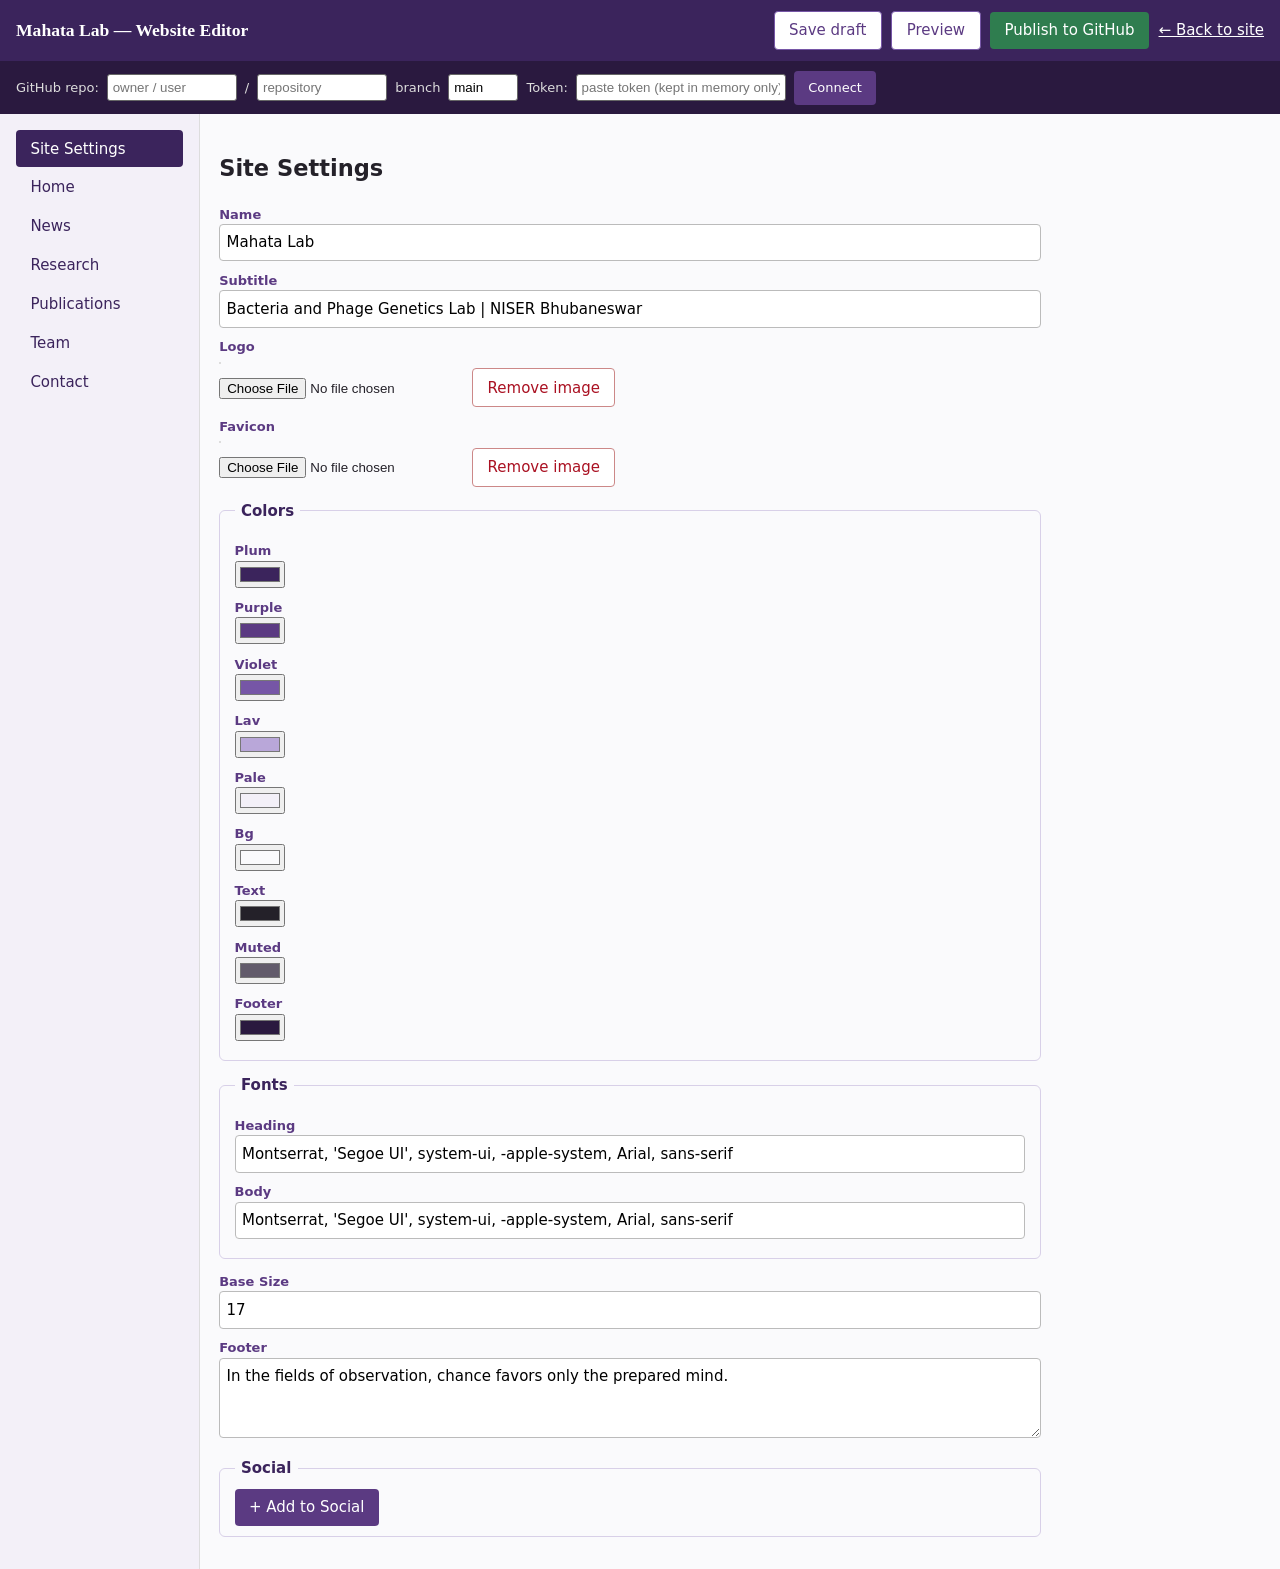
==== admin/index.html @ 61eeb013 "Add files via upload" ====
<!DOCTYPE html>
<html lang="en"><head><meta charset="utf-8"><meta name="viewport" content="width=device-width, initial-scale=1">
<title>Mahata Lab — Website Editor</title><meta name="robots" content="noindex">
<style>
:root{--plum:#3B245C;--purple:#5B3A82;--violet:#7656A6;--pale:#F3F0F8;--text:#242129}
*{box-sizing:border-box}body{margin:0;font:15px/1.5 system-ui,sans-serif;color:var(--text);background:#FAFAFC}
header{background:var(--plum);color:#fff;padding:.7rem 1rem;display:flex;flex-wrap:wrap;gap:.6rem;align-items:center}
header h1{font:600 1.1rem Georgia,serif;margin:0 auto 0 0}
button{background:var(--purple);color:#fff;border:0;border-radius:4px;padding:.45rem .9rem;cursor:pointer;font:inherit}button:hover{background:var(--violet)}
button.g{background:#fff;color:var(--purple);border:1px solid var(--violet)}button.d{background:#fff;color:#a12;border:1px solid #c88}
#pub{background:#2f7d4f}#pub:hover{background:#256a41}
#conn{background:#2A193F;color:#ddd;padding:.6rem 1rem;display:flex;flex-wrap:wrap;gap:.5rem;align-items:center;font-size:13px}
#conn input{padding:.3rem;border:1px solid #666;border-radius:3px;width:130px}#conn input[type=password]{width:210px}
#st{padding:.4rem 1rem;background:#fff8dc;display:none}#st.on{display:block}
main{display:grid;grid-template-columns:200px 1fr;min-height:70vh}
aside{background:var(--pale);padding:1rem;border-right:1px solid #ddd}aside button{display:block;width:100%;text-align:left;background:none;color:var(--plum);margin-bottom:2px}
aside button.on{background:var(--plum);color:#fff}
#form{padding:1.2rem;max-width:860px}
fieldset{border:1px solid #d8d0e8;border-radius:6px;margin:.8rem 0;padding:.6rem .9rem}legend{font-weight:600;color:var(--plum);padding:0 .4rem}
.f{margin:.6rem 0}.f>label{display:block;font-weight:600;font-size:13px;color:var(--purple)}
.f input:not([type=file]):not([type=color]),.f textarea,.f select{width:100%;padding:.4rem;border:1px solid #bbb;border-radius:4px;font:inherit}
.f textarea{min-height:80px}
details{border:1px solid #d8d0e8;border-radius:6px;margin:.5rem 0;background:#fff}details>summary{padding:.5rem .8rem;cursor:pointer;font-weight:600;display:flex;gap:.3rem;align-items:center}
details>summary span{margin-right:auto}details>summary button{padding:.1rem .5rem}details>div{padding:0 .9rem .6rem}
.tb{display:flex;flex-wrap:wrap;gap:.3rem;align-items:center;background:var(--pale);padding:.3rem;border:1px solid #bbb;border-bottom:0;border-radius:4px 4px 0 0}
.tb button{padding:.1rem .6rem}.tb label{font-size:12px;display:flex;gap:.2rem;align-items:center}
.ed{min-height:100px;border:1px solid #bbb;border-radius:0 0 4px 4px;padding:.5rem;background:#fff}
.tb select{width:auto!important}.th{max-height:110px;display:block;margin:.3rem 0;border:1px solid #ddd}
#pv{position:fixed;inset:0;background:rgba(0,0,0,.6);display:none;z-index:9;padding:2vh 3vw}#pv.on{display:flex;flex-direction:column;gap:.4rem}
#pv iframe{flex:1;background:#fff;border:0;border-radius:6px}
@media(max-width:700px){main{grid-template-columns:1fr}aside{display:flex;flex-wrap:wrap;gap:2px}aside button{width:auto}}
</style></head><body>
<header><h1>Mahata Lab — Website Editor</h1>
<button class="g" id="save">Save draft</button><button class="g" id="prev">Preview</button><button id="pub">Publish to GitHub</button><a href="../" style="color:#fff">← Back to site</a></header>
<div id="conn">GitHub repo: <input id="own" placeholder="owner / user"> / <input id="rep" placeholder="repository"> branch <input id="brn" value="main" style="width:70px">
Token: <input id="tok" type="password" placeholder="paste token (kept in memory only)" autocomplete="off"><button id="chk">Connect</button></div>
<div id="st" role="status"></div>
<main><aside id="nav" aria-label="Sections"></aside><section id="form"></section></main>
<div id="pv"><button id="pvx">Close preview</button><iframe id="fr" title="Preview"></iframe></div>
<script src="../content/site.js"></script>
<script src="editor.js"></script></body></html>
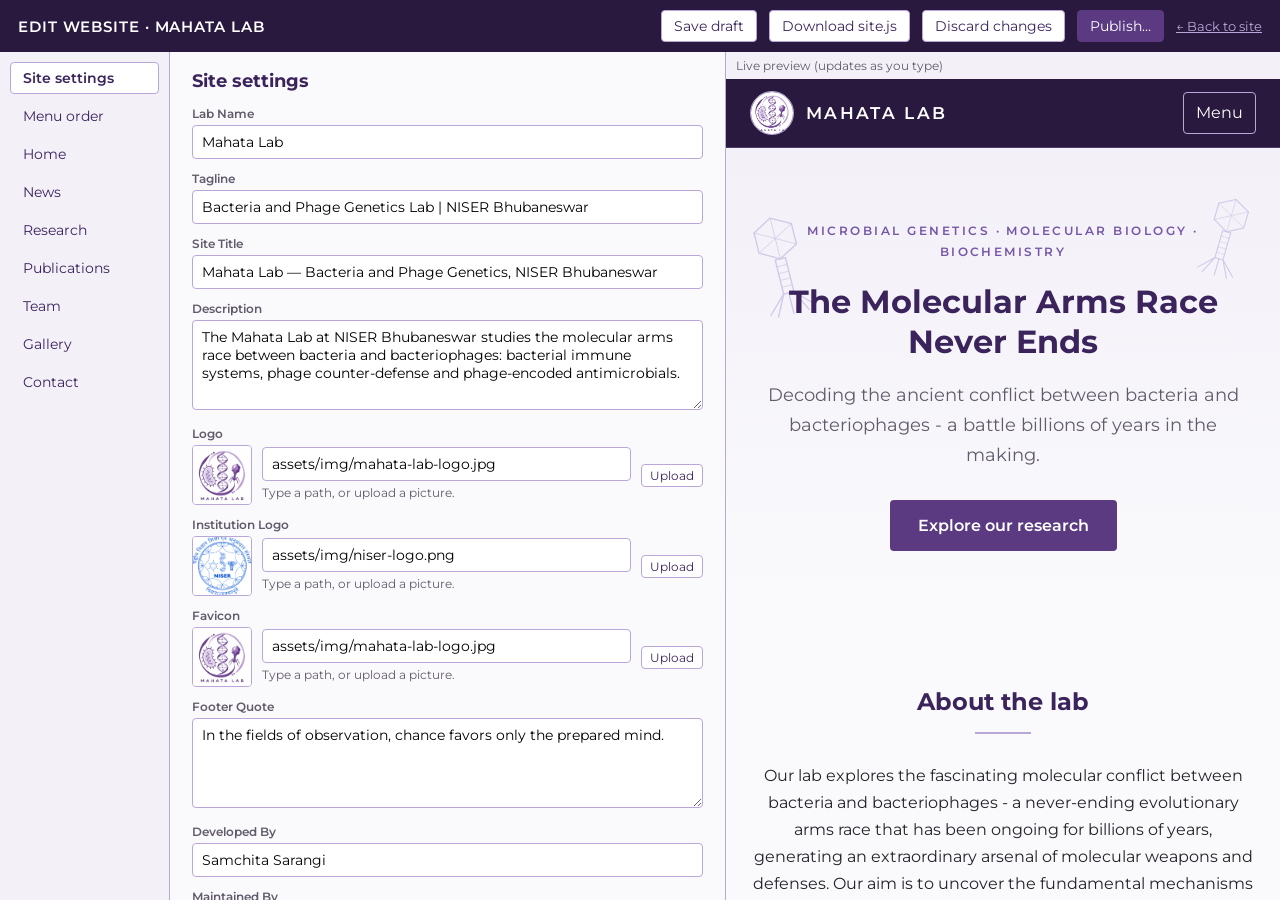
==== commit 0ab04dad: "Add files via upload" ====
--- a/admin/index.html
+++ b/admin/index.html
@@ -1,41 +1,39 @@
 <!DOCTYPE html>
 <html lang="en"><head><meta charset="utf-8"><meta name="viewport" content="width=device-width, initial-scale=1">
-<title>Mahata Lab — Website Editor</title><meta name="robots" content="noindex">
+<title>Edit Website — Mahata Lab</title>
+<meta name="robots" content="noindex">
+<link href="https://fonts.googleapis.com/css2?family=Montserrat:wght@400;500;600&display=swap" rel="stylesheet">
 <style>
-:root{--plum:#3B245C;--purple:#5B3A82;--violet:#7656A6;--pale:#F3F0F8;--text:#242129}
-*{box-sizing:border-box}body{margin:0;font:15px/1.5 system-ui,sans-serif;color:var(--text);background:#FAFAFC}
-header{background:var(--plum);color:#fff;padding:.7rem 1rem;display:flex;flex-wrap:wrap;gap:.6rem;align-items:center}
-header h1{font:600 1.1rem Georgia,serif;margin:0 auto 0 0}
-button{background:var(--purple);color:#fff;border:0;border-radius:4px;padding:.45rem .9rem;cursor:pointer;font:inherit}button:hover{background:var(--violet)}
-button.g{background:#fff;color:var(--purple);border:1px solid var(--violet)}button.d{background:#fff;color:#a12;border:1px solid #c88}
-#pub{background:#2f7d4f}#pub:hover{background:#256a41}
-#conn{background:#2A193F;color:#ddd;padding:.6rem 1rem;display:flex;flex-wrap:wrap;gap:.5rem;align-items:center;font-size:13px}
-#conn input{padding:.3rem;border:1px solid #666;border-radius:3px;width:130px}#conn input[type=password]{width:210px}
-#st{padding:.4rem 1rem;background:#fff8dc;display:none}#st.on{display:block}
-main{display:grid;grid-template-columns:200px 1fr;min-height:70vh}
-aside{background:var(--pale);padding:1rem;border-right:1px solid #ddd}aside button{display:block;width:100%;text-align:left;background:none;color:var(--plum);margin-bottom:2px}
-aside button.on{background:var(--plum);color:#fff}
-#form{padding:1.2rem;max-width:860px}
-fieldset{border:1px solid #d8d0e8;border-radius:6px;margin:.8rem 0;padding:.6rem .9rem}legend{font-weight:600;color:var(--plum);padding:0 .4rem}
-.f{margin:.6rem 0}.f>label{display:block;font-weight:600;font-size:13px;color:var(--purple)}
-.f input:not([type=file]):not([type=color]),.f textarea,.f select{width:100%;padding:.4rem;border:1px solid #bbb;border-radius:4px;font:inherit}
-.f textarea{min-height:80px}
-details{border:1px solid #d8d0e8;border-radius:6px;margin:.5rem 0;background:#fff}details>summary{padding:.5rem .8rem;cursor:pointer;font-weight:600;display:flex;gap:.3rem;align-items:center}
-details>summary span{margin-right:auto}details>summary button{padding:.1rem .5rem}details>div{padding:0 .9rem .6rem}
-.tb{display:flex;flex-wrap:wrap;gap:.3rem;align-items:center;background:var(--pale);padding:.3rem;border:1px solid #bbb;border-bottom:0;border-radius:4px 4px 0 0}
-.tb button{padding:.1rem .6rem}.tb label{font-size:12px;display:flex;gap:.2rem;align-items:center}
-.ed{min-height:100px;border:1px solid #bbb;border-radius:0 0 4px 4px;padding:.5rem;background:#fff}
-.tb select{width:auto!important}.th{max-height:110px;display:block;margin:.3rem 0;border:1px solid #ddd}
-#pv{position:fixed;inset:0;background:rgba(0,0,0,.6);display:none;z-index:9;padding:2vh 3vw}#pv.on{display:flex;flex-direction:column;gap:.4rem}
-#pv iframe{flex:1;background:#fff;border:0;border-radius:6px}
-@media(max-width:700px){main{grid-template-columns:1fr}aside{display:flex;flex-wrap:wrap;gap:2px}aside button{width:auto}}
-</style></head><body>
-<header><h1>Mahata Lab — Website Editor</h1>
-<button class="g" id="save">Save draft</button><button class="g" id="prev">Preview</button><button id="pub">Publish to GitHub</button><a href="../" style="color:#fff">← Back to site</a></header>
-<div id="conn">GitHub repo: <input id="own" placeholder="owner / user"> / <input id="rep" placeholder="repository"> branch <input id="brn" value="main" style="width:70px">
-Token: <input id="tok" type="password" placeholder="paste token (kept in memory only)" autocomplete="off"><button id="chk">Connect</button></div>
-<div id="st" role="status"></div>
-<main><aside id="nav" aria-label="Sections"></aside><section id="form"></section></main>
-<div id="pv"><button id="pvx">Close preview</button><iframe id="fr" title="Preview"></iframe></div>
-<script src="../content/site.js"></script>
-<script src="editor.js"></script></body></html>
+:root{--plum:#3B245C;--pur:#5B3A82;--vio:#7656A6;--lav:#B9A7D9;--pale:#F3F0F8;--ch:#242129;--sl:#625B6B}
+*{box-sizing:border-box}body{margin:0;font-family:Montserrat,system-ui,sans-serif;color:var(--ch);background:#FAFAFC;font-size:14px;display:flex;flex-direction:column;height:100vh}
+header{background:#2A193F;color:#fff;padding:10px 18px;display:flex;align-items:center;gap:12px;flex-wrap:wrap}
+header h1{font-size:15px;margin:0;font-weight:600;letter-spacing:.06em;flex:1}header a{color:var(--lav);font-size:13px}
+button{font:inherit;cursor:pointer;border:1px solid var(--lav);background:#fff;color:var(--plum);border-radius:4px;padding:6px 12px}
+button:hover{background:var(--pale)}button.pri{background:var(--pur);color:#fff;border-color:var(--pur)}button.pri:hover{background:var(--plum)}
+button.dng{color:#a12;border-color:#e3b}.sm{padding:3px 8px;font-size:12px}
+.main{flex:1;display:grid;grid-template-columns:170px minmax(340px,1fr) minmax(300px,1fr);min-height:0}
+nav{background:var(--pale);border-right:1px solid var(--lav);overflow:auto;padding:10px}
+nav button{display:block;width:100%;text-align:left;margin-bottom:6px;border-color:transparent;background:transparent}
+nav button.on{background:#fff;border-color:var(--lav);font-weight:600}
+.form{overflow:auto;padding:18px 22px 60px}.form h2{margin:0 0 14px;color:var(--plum);font-size:18px}
+label{display:block;font-size:12px;font-weight:600;color:var(--sl);margin:12px 0 4px}
+input[type=text],input[type=password],textarea,select{width:100%;font:inherit;padding:7px 9px;border:1px solid var(--lav);border-radius:4px;background:#fff}
+textarea{min-height:90px;resize:vertical}
+fieldset{border:1px solid var(--lav);border-radius:6px;margin:12px 0;padding:6px 12px 12px;background:#fff}legend{font-weight:600;color:var(--pur);padding:0 6px}
+.item{border:1px solid var(--lav);border-radius:6px;margin:10px 0;background:#fff}.item>.bar{display:flex;gap:6px;align-items:center;padding:6px 10px;background:var(--pale);cursor:pointer}
+.item>.bar b{flex:1;font-size:13px;color:var(--plum);overflow:hidden;white-space:nowrap;text-overflow:ellipsis}.item>.body{padding:4px 14px 14px;display:none}.item.open>.body{display:block}
+.rt{border:1px solid var(--lav);border-radius:4px;background:#fff}.rt .tb{display:flex;gap:4px;flex-wrap:wrap;padding:5px;border-bottom:1px solid var(--lav);background:var(--pale);align-items:center}
+.rt .tb button{padding:2px 8px;font-size:12px}.rt .tb input[type=color]{width:28px;height:24px;padding:0;border:1px solid var(--lav)}
+.rt .ed{min-height:100px;padding:9px;outline:none;line-height:1.55}.rt .ed:focus{box-shadow:inset 0 0 0 2px #7656A633}
+.imgf{display:flex;gap:10px;align-items:center}.imgf img{width:60px;height:60px;object-fit:cover;border:1px solid var(--lav);border-radius:4px;background:#fff}.imgf .x{flex:1}
+.prev{border-left:1px solid var(--lav);display:flex;flex-direction:column;min-height:0}.prev .pb{padding:6px 10px;background:var(--pale);font-size:12px;color:var(--sl)}.prev iframe{flex:1;border:0;width:100%}
+.pub{background:#fff;border:1px solid var(--lav);border-radius:6px;padding:4px 14px 14px;margin-top:20px}.msg{font-size:12.5px;margin-top:10px;white-space:pre-wrap}.ok{color:#176b3a}.er{color:#a12}
+.hint{font-size:12px;color:var(--sl);margin:4px 0}
+@media(max-width:1000px){.main{grid-template-columns:140px 1fr}.prev{display:none}}
+</style></head>
+<body>
+<header><h1>EDIT WEBSITE · MAHATA LAB</h1><span id="status" style="font-size:12px;color:var(--lav)"></span>
+<button id="draft">Save draft</button><button id="dl">Download site.js</button><button id="reset">Discard changes</button><button class="pri" id="topub">Publish…</button><a href="../index.html">← Back to site</a></header>
+<div class="main"><nav id="nav"></nav><div class="form" id="form"></div>
+<div class="prev"><div class="pb">Live preview (updates as you type)</div><iframe id="frame" title="Site preview" src="../index.html"></iframe></div></div>
+<script src="../content/site.js"></script><script src="editor.js"></script></body></html>
